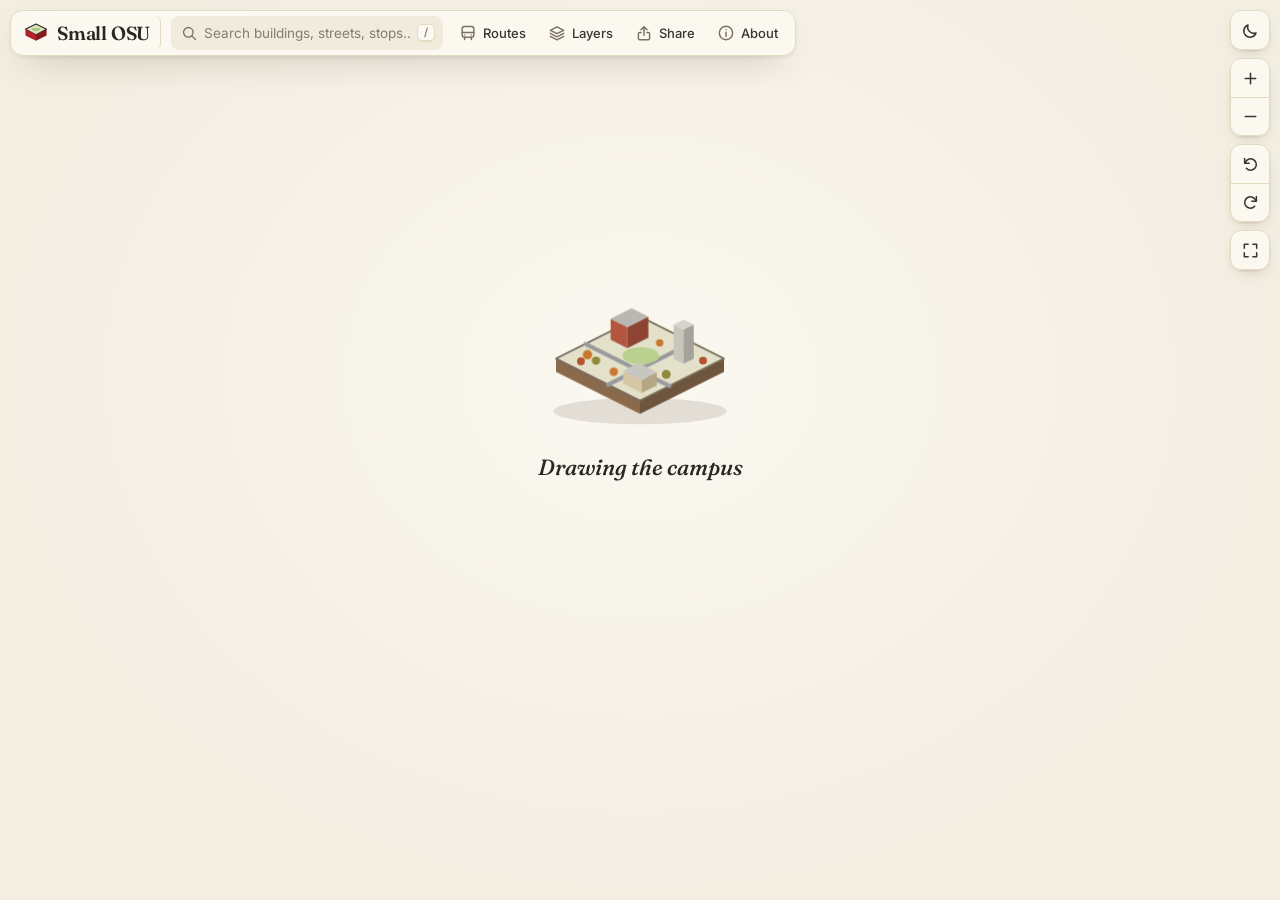
==== osu-map/index.html @ cc0e3462 "Publish the live Ohio State campus map at /osu-map/" ====
<!doctype html>
<html lang="en">
<head>
<meta charset="utf-8">
<meta name="viewport" content="width=device-width, initial-scale=1, viewport-fit=cover">
<title>Small OSU: a live, illustrated map of Ohio State's campus</title>
<meta name="description" content="An illustrated, isometric map of the Ohio State campus you can drag and zoom through, with live CABS buses, simulated traffic and the real sky. Unofficial.">
<meta name="theme-color" content="#f3eee2">
<link rel="icon" href="data:image/svg+xml,%3Csvg xmlns='http://www.w3.org/2000/svg' viewBox='0 0 32 32'%3E%3Cpath d='M16 5 29 11.5 16 18 3 11.5z' fill='%23dfe3bf' stroke='%232a2622' stroke-width='1.4' stroke-linejoin='round'/%3E%3Cpath d='M3 11.5 16 18v7.5L3 19z' fill='%23b3202a'/%3E%3Cpath d='M16 18 29 11.5V19l-13 6.5z' fill='%23861820'/%3E%3C/svg%3E">
<link rel="preconnect" href="https://fonts.googleapis.com">
<link rel="preconnect" href="https://fonts.gstatic.com" crossorigin>
<link rel="stylesheet" href="https://fonts.googleapis.com/css2?family=Fraunces:ital,opsz,wght@0,9..144,400..700;1,9..144,400..600&family=Inter:wght@400;500;600&display=swap">
<link rel="stylesheet" href="css/app.css">
</head>
<body>
<script>
  // The panel theme before anything paints (ui.js keeps it in sync afterwards), so a dark-theme reader never sees a flash.
  try { document.body.dataset.ui = localStorage.getItem("smallosu.ui") || (matchMedia("(prefers-color-scheme: dark)").matches ? "dark" : "light"); } catch (e) { document.body.dataset.ui = "light"; }
</script>

<svg width="0" height="0" style="position:absolute" aria-hidden="true" focusable="false">
  <defs>
    <symbol id="i-search" viewBox="0 0 20 20"><circle cx="8.6" cy="8.6" r="5.6"/><path d="M12.8 12.8 17 17"/></symbol>
    <symbol id="i-bus" viewBox="0 0 20 20"><rect x="3.5" y="2.8" width="13" height="12" rx="2.6"/><path d="M3.5 9.4h13M6.2 17.2v-2.4M13.8 17.2v-2.4M6.4 12.1h.01M13.6 12.1h.01"/></symbol>
    <symbol id="i-layers" viewBox="0 0 20 20"><path d="M10 3.2 17.4 7 10 10.8 2.6 7z"/><path d="M2.6 10.4 10 14.2l7.4-3.8M2.6 13.8 10 17.6l7.4-3.8"/></symbol>
    <symbol id="i-share" viewBox="0 0 20 20"><path d="M10 12.6V3.2M6.6 6.4 10 3l3.4 3.4M6.8 9.4H5.2a1.4 1.4 0 0 0-1.4 1.4v5.4A1.4 1.4 0 0 0 5.2 17.6h9.6a1.4 1.4 0 0 0 1.4-1.4v-5.4a1.4 1.4 0 0 0-1.4-1.4h-1.6"/></symbol>
    <symbol id="i-about" viewBox="0 0 20 20"><circle cx="10" cy="10" r="7.4"/><path d="M10 9.2v4.6M10 6.4h.01"/></symbol>
    <symbol id="i-sun" viewBox="0 0 20 20"><circle cx="10" cy="10" r="3.4"/><path d="M10 2.6v1.6M10 15.8v1.6M2.6 10h1.6M15.8 10h1.6M4.8 4.8l1.1 1.1M14.1 14.1l1.1 1.1M4.8 15.2l1.1-1.1M14.1 5.9l1.1-1.1"/></symbol>
    <symbol id="i-moon" viewBox="0 0 20 20"><path d="M15.8 12.6A6.6 6.6 0 0 1 7.4 4.2a6.6 6.6 0 1 0 8.4 8.4z"/></symbol>
    <symbol id="i-plus" viewBox="0 0 20 20"><path d="M10 4.5v11M4.5 10h11"/></symbol>
    <symbol id="i-minus" viewBox="0 0 20 20"><path d="M4.5 10h11"/></symbol>
    <symbol id="i-rot-l" viewBox="0 0 20 20"><path d="M4.4 8.2A6 6 0 1 1 5.6 14"/><path d="M3.8 3.8v4.8h4.8"/></symbol>
    <symbol id="i-rot-r" viewBox="0 0 20 20"><path d="M15.6 8.2A6 6 0 1 0 14.4 14"/><path d="M16.2 3.8v4.8h-4.8"/></symbol>
    <symbol id="i-fs" viewBox="0 0 20 20"><path d="M3.5 7.5v-4h4M12.5 3.5h4v4M16.5 12.5v4h-4M7.5 16.5h-4v-4"/></symbol>
    <symbol id="i-fs-exit" viewBox="0 0 20 20"><path d="M7.5 3.5v4h-4M16.5 7.5h-4v-4M12.5 16.5v-4h4M3.5 12.5h4v4"/></symbol>
    <symbol id="i-close" viewBox="0 0 20 20"><path d="M5.5 5.5l9 9M14.5 5.5l-9 9"/></symbol>
    <symbol id="i-building" viewBox="0 0 20 20"><path d="M10 2.8 16.4 6.2v7.6L10 17.2 3.6 13.8V6.2z"/><path d="M3.6 6.2 10 9.6l6.4-3.4M10 9.6v7.6"/></symbol>
    <symbol id="i-street" viewBox="0 0 20 20"><path d="M6.5 3 3.5 17M13.5 3l3 14M10 3.5v2.2M10 8.9v2.2M10 14.3v2.2"/></symbol>
    <symbol id="i-place" viewBox="0 0 20 20"><path d="M10 17.4s-5.2-5-5.2-8.6a5.2 5.2 0 0 1 10.4 0c0 3.6-5.2 8.6-5.2 8.6z"/><circle cx="10" cy="8.8" r="1.8"/></symbol>
    <symbol id="i-park" viewBox="0 0 20 20"><path d="M10 17.5v-5M10 12.5c-3.4 0-5.4-1.9-5.4-4.4C4.6 5.1 7 3 10 3s5.4 2.1 5.4 5.1c0 2.5-2 4.4-5.4 4.4z"/><path d="M6.5 17.5h7"/></symbol>
    <symbol id="i-stop" viewBox="0 0 20 20"><path d="M10 9.8v7.6M7.4 17.4h5.2"/><rect x="5.4" y="2.6" width="9.2" height="7.2" rx="2"/><path d="M8 6.2h4"/></symbol>
    <symbol id="i-walk" viewBox="0 0 20 20"><circle cx="11" cy="3.6" r="1.5"/><path d="M8.2 17.2l2.1-5.2 2.4 2.4v2.8M10.3 12l.8-4.6-2.9 1.4-1 2.7M11.1 7.4l1.6 2.5 2.3.6"/></symbol>
    <symbol id="i-link" viewBox="0 0 20 20"><path d="M8.6 11.4a3.2 3.2 0 0 0 4.5 0l2.6-2.6a3.2 3.2 0 0 0-4.5-4.5l-1 1M11.4 8.6a3.2 3.2 0 0 0-4.5 0l-2.6 2.6a3.2 3.2 0 0 0 4.5 4.5l1-1"/></symbol>
    <symbol id="i-mark" viewBox="0 0 32 32"><path style="fill:var(--mk-top,#dfe3bf);stroke:var(--mk-edge,#2a2622)" stroke-width="1.3" stroke-linejoin="round" d="M16 5 29 11.5 16 18 3 11.5z"/><path style="fill:var(--mk-l,#b3202a)" d="M3 11.5 16 18v7.5L3 19z"/><path style="fill:var(--mk-r,#861820)" d="M16 18 29 11.5V19l-13 6.5z"/><path style="fill:var(--mk-oval,#a9c77f)" d="M16 9.4c3.1 0 5.4 1 5.4 2.1s-2.3 2.2-5.4 2.2-5.4-1-5.4-2.2 2.3-2.1 5.4-2.1z"/></symbol>
  </defs>
</svg>

<canvas id="map" aria-label="Illustrated map of the Ohio State campus. Drag to move, scroll or pinch to zoom, Q and E to turn."></canvas>

<header class="bar" id="bar">
  <a class="brand" href="./" aria-label="Small OSU: back to the Oval" title="Back to the Oval">
    <svg class="brand-mark" aria-hidden="true"><use href="#i-mark"/></svg>
    <span class="brand-name">Small OSU</span>
  </a>
  <nav class="tools" aria-label="Map tools">
    <div class="tool tool-search">
      <div class="search" role="search">
        <svg class="ico search-ico" aria-hidden="true"><use href="#i-search"/></svg>
        <input id="search-q" type="text" inputmode="search" enterkeyhint="go" placeholder="Search buildings, streets, stops…" autocomplete="off" autocapitalize="off" spellcheck="false" role="combobox" aria-expanded="false" aria-controls="search-results" aria-autocomplete="list" aria-label="Search the map">
        <kbd class="search-kbd" aria-hidden="true">/</kbd>
        <button class="search-cancel" type="button">Cancel</button>
      </div>
      <button class="tool-btn search-open" type="button" id="btn-search" aria-label="Search" title="Search (/)"><svg class="ico" aria-hidden="true"><use href="#i-search"/></svg><span class="tool-label">Search</span></button>
      <div class="panel search-panel" id="search-panel" hidden>
        <ul id="search-results" class="results" role="listbox" aria-label="Search results"></ul>
      </div>
    </div>
    <div class="tool">
      <button class="tool-btn" type="button" id="btn-routes" aria-label="Bus routes" aria-expanded="false" aria-controls="panel-routes" title="Bus routes"><svg class="ico" aria-hidden="true"><use href="#i-bus"/></svg><span class="tool-label">Routes</span><span class="badge" id="routes-badge" hidden></span></button>
      <div class="panel" id="panel-routes" role="dialog" aria-label="Bus routes" hidden></div>
    </div>
    <div class="tool">
      <button class="tool-btn" type="button" id="btn-layers" aria-label="Map layers" aria-expanded="false" aria-controls="panel-layers" title="Layers"><svg class="ico" aria-hidden="true"><use href="#i-layers"/></svg><span class="tool-label">Layers</span></button>
      <div class="panel" id="panel-layers" role="dialog" aria-label="Map layers" hidden>
        <div class="panel-head"><h2>Layers</h2><p>What to draw on the map</p></div>
        <div class="layer-groups" id="layer-groups"><p class="panel-empty">Layers appear here as the map wakes up.</p></div>
      </div>
    </div>
    <div class="tool">
      <button class="tool-btn" type="button" id="btn-share" aria-label="Copy a link to this view" title="Copy a link to this view"><svg class="ico" aria-hidden="true"><use href="#i-share"/></svg><span class="tool-label">Share</span></button>
    </div>
    <div class="tool">
      <a class="tool-btn" id="btn-about" href="about.html" aria-label="About this map" title="About"><svg class="ico" aria-hidden="true"><use href="#i-about"/></svg><span class="tool-label">About</span></a>
    </div>
  </nav>
</header>

<div class="map-btns" id="map-btns" role="toolbar" aria-label="View" aria-orientation="vertical">
  <div class="btn-group">
    <button class="sq" type="button" id="btn-theme" aria-label="Dark panels" aria-pressed="false" data-tip="Dark panels"><svg class="ico i-moon" aria-hidden="true"><use href="#i-moon"/></svg><svg class="ico i-sun" aria-hidden="true"><use href="#i-sun"/></svg></button>
  </div>
  <div class="btn-group">
    <button class="sq" type="button" id="btn-zoom-in" aria-label="Zoom in" data-tip="Zoom in (+)"><svg class="ico" aria-hidden="true"><use href="#i-plus"/></svg></button>
    <button class="sq" type="button" id="btn-zoom-out" aria-label="Zoom out" data-tip="Zoom out (−)"><svg class="ico" aria-hidden="true"><use href="#i-minus"/></svg></button>
  </div>
  <div class="btn-group">
    <button class="sq" type="button" id="btn-rot-l" aria-label="Turn the map left" data-tip="Turn left (Q)"><svg class="ico" aria-hidden="true"><use href="#i-rot-l"/></svg></button>
    <button class="sq" type="button" id="btn-rot-r" aria-label="Turn the map right" data-tip="Turn right (E)"><svg class="ico" aria-hidden="true"><use href="#i-rot-r"/></svg></button>
  </div>
  <div class="btn-group" id="fs-group">
    <button class="sq" type="button" id="btn-fs" aria-label="Full screen" aria-pressed="false" data-tip="Full screen"><svg class="ico i-fs" aria-hidden="true"><use href="#i-fs"/></svg><svg class="ico i-fs-exit" aria-hidden="true"><use href="#i-fs-exit"/></svg></button>
  </div>
</div>

<div id="cards" class="cards" aria-label="Details"></div>
<div id="status" class="status" aria-live="off"></div>
<footer class="credits" id="credits">
  <span class="cr-full">© <a href="https://www.openstreetmap.org/copyright" target="_blank" rel="noopener">OpenStreetMap</a> contributors · Bus data: <a href="https://ttm.osu.edu/cabs" target="_blank" rel="noopener">Ohio State CABS</a> · Weather: <a href="https://open-meteo.com/" target="_blank" rel="noopener">Open-Meteo</a> · <a href="about.html">Unofficial</a></span>
  <span class="cr-short">© <a href="https://www.openstreetmap.org/copyright" target="_blank" rel="noopener">OpenStreetMap</a> · <a href="about.html">Unofficial</a></span>
</footer>
<div id="toasts" class="toasts" role="status" aria-live="polite"></div>
<canvas id="rot-fade" class="rot-fade" aria-hidden="true"></canvas>
<div id="ui-root"></div>

<div id="loading" role="status" aria-live="polite">
  <div class="ld">
    <svg class="ld-art" viewBox="0 0 160 112" aria-hidden="true">
      <ellipse class="ld-shadow" cx="80" cy="90" rx="66" ry="10"/>
      <path class="ld-side-l" d="M16 50 80 82v10L16 60z"/>
      <path class="ld-side-r" d="M80 82 144 50v10L80 92z"/>
      <path class="ld-top" d="M80 18 144 50 80 82 16 50z"/>
      <path class="ld-road" d="M55.7 69.8 119.7 37.8M38.4 38.8 102.4 70.8"/>
      <ellipse class="ld-oval" cx="80.6" cy="47.8" rx="14" ry="6.6"/>
      <g class="ld-b ld-b1"><path class="f-l" d="M57.6 35.6 70.4 42v-16l-12.8-6.4z"/><path class="f-r" d="M70.4 42 86.4 34V18l-16 8z"/><path class="f-t" d="M57.6 19.6 73.6 11.6 86.4 18 70.4 26z"/></g>
      <g class="ld-b ld-b2"><path class="f-l" d="M67.2 69.2 81.28 76.24v-10L67.2 59.2z"/><path class="f-r" d="M81.28 76.24 92.8 70.48v-10l-11.52 5.76z"/><path class="f-t" d="M67.2 59.2 78.72 53.44 92.8 60.48 81.28 66.24z"/></g>
      <g class="ld-b ld-b3"><path class="f-l" d="M105.6 50 113.28 53.84v-26L105.6 24z"/><path class="f-r" d="M113.28 53.84 120.96 50V24l-7.68 3.84z"/><path class="f-t" d="M105.6 24 113.28 20.16 120.96 24 113.28 27.84z"/></g>
      <g class="ld-trees"><circle cx="40" cy="47" r="3.6"/><circle cx="46.5" cy="51.5" r="3.2"/><circle cx="35" cy="52" r="3"/><circle cx="100" cy="62" r="3.4"/><circle cx="60" cy="60" r="3.2"/><circle cx="128" cy="51.5" r="3"/><circle cx="95" cy="38" r="2.8"/></g>
      <g class="ld-bus-path"><rect class="ld-bus" x="-4.6" y="-2.3" width="9.2" height="4.6" rx="1.4"/></g>
    </svg>
    <p class="ld-title">Drawing the campus</p>
    <p class="ld-words" aria-hidden="true"><span>Laying out the streets</span><span>Raising thirteen thousand buildings</span><span>Planting the trees on the Oval</span><span>Checking the sky over Columbus</span><span>Looking for buses</span></p>
    <p class="ld-slow">Still drawing — a big campus takes a moment on a small computer.</p>
    <p class="ld-err" hidden>The map couldn't load. <button type="button" onclick="location.reload()">Try again</button></p>
  </div>
</div>
<script>
  // If the engine itself fails to start there is no app to report it, so say so here rather than draw forever.
  (function () {
    var shown = false;
    function fail() { if (shown || window.app) return; shown = true; var l = document.getElementById("loading"); if (!l) return; l.classList.add("failed"); l.querySelector(".ld-err").hidden = false; }
    window.addEventListener("error", function (e) { if (e && e.target === window) setTimeout(fail, 50); });
    window.addEventListener("unhandledrejection", function () { setTimeout(fail, 50); });
    setTimeout(function () { if (!document.body.classList.contains("ready")) document.getElementById("loading").classList.add("slow"); }, 20000);
  })();
</script>
<noscript><p class="noscript">Small OSU needs JavaScript to draw the map.</p></noscript>
<script type="module" src="js/main.js"></script>
</body>
</html>
---- osu-map/css/app.css ----
/* Base layout. The UI (ui.js) adds its own rules below this section. */
:root { --bg: #efe9db; --ink: #2a2622; }
html, body { margin: 0; height: 100%; overflow: hidden; background: var(--bg); color: var(--ink); -webkit-tap-highlight-color: transparent; }
#map { position: fixed; inset: 0; width: 100%; height: 100%; display: block; cursor: grab; }
#map.dragging { cursor: grabbing; }
#loading { position: fixed; inset: 0; display: grid; place-items: center; pointer-events: none; font: 500 15px/1.4 system-ui, sans-serif; color: #6f675c; transition: opacity .6s; }
body.ready #loading { opacity: 0; }
.noscript { position: fixed; inset: 0; display: grid; place-items: center; font: 16px system-ui, sans-serif; }

/* ================================================================================================================
   The interface (ui.js): paper and ink, one scarlet accent. Everything below is owned by the UI module.
   ================================================================================================================ */
:root {
  --paper: #f3eee2; --card: #fbf8f1; --line: #e3dac2; --ink: #2a2622; --text: #3a352e; --mute: #7a7064;
  --scarlet: #b3202a; --scarlet-deep: #861820; --gray: #6d6e71;
  --glass: rgba(251, 248, 241, .95); --glass-soft: rgba(251, 248, 241, .82);
  --hover: rgba(58, 45, 30, .065); --hover-strong: rgba(179, 32, 42, .08); --well: #f1ebdd;
  --shadow: 0 1px 0 rgba(255, 255, 255, .7) inset, 0 14px 34px -18px rgba(70, 45, 25, .5), 0 2px 6px -3px rgba(70, 45, 25, .22);
  --shadow-sm: 0 6px 16px -10px rgba(70, 45, 25, .5), 0 1px 3px -1px rgba(70, 45, 25, .2);
  --serif: "Fraunces", Georgia, "Times New Roman", serif;
  --sans: "Inter", system-ui, -apple-system, "Segoe UI", Roboto, sans-serif;
  --top: env(safe-area-inset-top, 0px); --bottom: env(safe-area-inset-bottom, 0px);
  --bar-h: 46px; --edge: 10px;
}
body[data-ui="dark"] {
  --paper: #1c1a17; --card: #262320; --line: #3b352d; --ink: #f2ecdf; --text: #dcd4c4; --mute: #a3998a;
  --scarlet: #e0545c; --scarlet-deep: #b3202a; --gray: #9b9c9f;
  --glass: rgba(38, 35, 32, .95); --glass-soft: rgba(38, 35, 32, .84);
  --hover: rgba(255, 240, 220, .07); --hover-strong: rgba(224, 84, 92, .14); --well: #2f2b26;
  --shadow: 0 1px 0 rgba(255, 255, 255, .04) inset, 0 16px 36px -16px rgba(0, 0, 0, .7), 0 2px 6px -3px rgba(0, 0, 0, .5);
  --shadow-sm: 0 6px 16px -10px rgba(0, 0, 0, .7), 0 1px 3px -1px rgba(0, 0, 0, .4);
  color-scheme: dark;
}
body { font-family: var(--sans); color: var(--text); }
.ico { width: 20px; height: 20px; flex: none; fill: none; stroke: currentColor; stroke-width: 1.6; stroke-linecap: round; stroke-linejoin: round; }
button, input, a { font: inherit; color: inherit; }
button { cursor: pointer; }
:where(button, a, input, [tabindex]):focus-visible { outline: 2px solid var(--scarlet); outline-offset: 2px; border-radius: 8px; }
.vh { position: absolute !important; width: 1px; height: 1px; overflow: hidden; clip-path: inset(50%); white-space: nowrap; }
#ui-root { display: contents; }
[hidden] { display: none !important; }

/* ---------------------------------------------------------------- the bar */
.bar {
  position: fixed; z-index: 20; top: calc(var(--edge) + var(--top)); left: var(--edge);
  height: var(--bar-h); box-sizing: border-box; display: flex; align-items: center; gap: 6px; padding: 0 7px 0 10px;
  background: var(--glass); border: 1px solid var(--line); border-radius: 13px; box-shadow: var(--shadow);
  max-width: calc(100vw - 2 * var(--edge) - 56px);
}
.brand { display: flex; align-items: center; gap: 8px; text-decoration: none; color: var(--ink); padding: 4px 10px 4px 2px; margin-right: 2px; border-right: 1px solid var(--line); white-space: nowrap; border-radius: 6px; }
.brand-mark { width: 26px; height: 26px; flex: none; }
/* the mark is drawn through <use>, so it is coloured by inherited custom properties */
.brand-mark { --mk-top: #dfe3bf; --mk-edge: var(--ink); --mk-l: #b3202a; --mk-r: #861820; --mk-oval: #a9c77f; }
body[data-ui="dark"] .brand-mark { --mk-top: #c9cfa3; --mk-edge: #11100e; --mk-l: #d23a43; --mk-r: #9b1c25; }
.brand-name { font: 600 19px/1 var(--serif); font-variation-settings: "opsz" 40; letter-spacing: -.01em; }
.tools { display: flex; align-items: center; gap: 2px; min-width: 0; }
.tool { position: relative; display: flex; }
.tool-btn {
  position: relative; display: inline-flex; align-items: center; gap: 6px; height: 32px; padding: 0 10px; border: 0; border-radius: 8px;
  background: none; color: var(--text); font: 500 13px/1 var(--sans); text-decoration: none; white-space: nowrap; transition: background .15s, color .15s;
}
.tool-btn .ico { width: 18px; height: 18px; color: var(--mute); transition: color .15s; }
.tool-btn:hover { background: var(--hover); color: var(--ink); }
.tool-btn:hover .ico, .tool-btn[aria-expanded="true"] .ico { color: var(--scarlet); }
.tool-btn[aria-expanded="true"] { background: var(--hover-strong); color: var(--ink); }
.badge { min-width: 16px; height: 16px; padding: 0 4px; box-sizing: border-box; border-radius: 8px; background: var(--scarlet); color: #fff; font: 600 10px/16px var(--sans); text-align: center; font-variant-numeric: tabular-nums; }
body:not(.ui-on) .tools, body:not(.ui-on) .map-btns { opacity: .45; pointer-events: none; }
.search-open { display: none; }

/* search field */
.search { position: relative; display: flex; align-items: center; width: 270px; height: 32px; margin: 0 4px 0 2px; border-radius: 8px; background: var(--well); border: 1px solid transparent; transition: border-color .15s, background .15s, box-shadow .15s; }
.search:hover { border-color: var(--line); }
.search:focus-within { background: var(--card); border-color: var(--scarlet); box-shadow: 0 0 0 3px var(--hover-strong); }
.search-ico { position: absolute; left: 9px; width: 17px; height: 17px; color: var(--mute); pointer-events: none; }
#search-q { flex: 1; min-width: 0; height: 100%; box-sizing: border-box; border: 0; background: none; padding: 0 30px 0 32px; font: 400 13.5px/1 var(--sans); color: var(--ink); outline: none; }
#search-q::placeholder { color: var(--mute); opacity: .9; }
.search-kbd { position: absolute; right: 7px; min-width: 18px; height: 18px; box-sizing: border-box; border: 1px solid var(--line); border-bottom-width: 2px; border-radius: 5px; font: 500 11px/15px var(--sans); color: var(--mute); text-align: center; background: var(--card); }
.search:focus-within .search-kbd { display: none; }
.search-cancel { display: none; }

/* ---------------------------------------------------------------- panels (drop down from the bar) */
.panel {
  position: fixed; z-index: 30; top: calc(var(--edge) + var(--top) + var(--bar-h) + 8px); left: var(--edge);
  width: 330px; max-width: calc(100vw - 2 * var(--edge)); max-height: calc(100vh - var(--bar-h) - 3 * var(--edge) - 40px - var(--top));
  overflow: auto; overscroll-behavior: contain; box-sizing: border-box; padding: 6px;
  background: var(--card); border: 1px solid var(--line); border-radius: 13px; box-shadow: var(--shadow); color: var(--text);
  animation: drop-in .16s ease-out;
}
.panel[hidden] { display: none; }
@keyframes drop-in { from { opacity: 0; transform: translateY(-6px); } }
.panel-head { padding: 9px 10px 6px; display: flex; align-items: baseline; gap: 8px; flex-wrap: wrap; }
.panel-head h2 { margin: 0; font: 600 17px/1.2 var(--serif); color: var(--ink); }
.panel-head p { margin: 0; font-size: 12px; color: var(--mute); }
.panel-empty { margin: 6px 10px 12px; font-size: 13px; color: var(--mute); line-height: 1.5; }
.panel-foot { margin: 4px 10px 8px; padding-top: 8px; border-top: 1px solid var(--line); font-size: 11.5px; line-height: 1.45; color: var(--mute); }
.panel-foot a { color: inherit; }

/* search results */
.search-panel { width: 380px; padding: 6px; }
.results { list-style: none; margin: 0; padding: 0; }
.res { display: flex; align-items: center; gap: 10px; padding: 7px 8px; border-radius: 9px; cursor: pointer; }
.res[aria-selected="true"] { background: var(--hover-strong); }
.res:hover:not([aria-selected="true"]) { background: var(--hover); }
.res-ico { width: 30px; height: 30px; flex: none; display: grid; place-items: center; border-radius: 8px; background: var(--well); color: var(--mute); }
.res-ico .ico { width: 17px; height: 17px; }
.res[aria-selected="true"] .res-ico { color: var(--scarlet); background: var(--card); }
.res-ico.tinted, .res[aria-selected="true"] .res-ico.tinted { background: var(--c); color: var(--fg, #fff); }
.res-text { min-width: 0; flex: 1; }
.res-label { display: block; font: 500 13.5px/1.3 var(--sans); color: var(--ink); overflow: hidden; text-overflow: ellipsis; white-space: nowrap; }
.res-label mark { background: none; color: var(--scarlet); font-weight: 650; }
.res-sub { display: block; font-size: 12px; line-height: 1.35; color: var(--mute); overflow: hidden; text-overflow: ellipsis; white-space: nowrap; }
.res-kind { flex: none; font: 500 10.5px/1 var(--sans); letter-spacing: .05em; text-transform: uppercase; color: var(--mute); opacity: .8; }
.res-hint { padding: 8px 10px 4px; font-size: 12px; color: var(--mute); }
.res-try { display: flex; flex-wrap: wrap; gap: 6px; padding: 4px 8px 10px; }
.chip-btn { border: 1px solid var(--line); background: var(--card); color: var(--text); border-radius: 999px; padding: 5px 10px; font: 500 12.5px/1 var(--sans); }
.chip-btn:hover { border-color: var(--scarlet); color: var(--ink); }

/* layers */
.lg h3 { margin: 10px 10px 3px; font: 600 10.5px/1 var(--sans); letter-spacing: .09em; text-transform: uppercase; color: var(--mute); }
.tg { display: grid; grid-template-columns: auto 1fr auto; align-items: center; gap: 10px; padding: 7px 10px; border-radius: 9px; cursor: pointer; font-size: 13.5px; color: var(--ink); }
.tg:hover { background: var(--hover); }
.tg input { position: absolute; opacity: 0; width: 1px; height: 1px; pointer-events: none; }
.tg-sw { position: relative; width: 30px; height: 18px; border-radius: 9px; background: var(--line); transition: background .18s; }
.tg-sw::after { content: ""; position: absolute; top: 2px; left: 2px; width: 14px; height: 14px; border-radius: 50%; background: #fff; box-shadow: 0 1px 2px rgba(0, 0, 0, .25); transition: transform .18s; }
.tg input:checked + .tg-sw { background: var(--scarlet); }
.tg input:checked + .tg-sw::after { transform: translateX(12px); }
.tg input:focus-visible + .tg-sw { outline: 2px solid var(--scarlet); outline-offset: 2px; }
.tg-count { font: 500 12px/1 var(--sans); color: var(--mute); font-variant-numeric: tabular-nums; }
.tg input:not(:checked) ~ .tg-label { color: var(--mute); }

/* routes */
.rt-list { list-style: none; margin: 0; padding: 0; }
.rt { width: 100%; display: grid; grid-template-columns: auto 1fr auto; align-items: center; gap: 10px; padding: 7px 8px; border: 0; border-radius: 9px; background: none; text-align: left; }
.rt:hover { background: var(--hover); }
.rt-code { min-width: 38px; height: 22px; padding: 0 6px; box-sizing: border-box; border-radius: 6px; display: grid; place-items: center; background: var(--c, var(--gray)); color: var(--fg, #fff); font: 650 11px/1 var(--sans); letter-spacing: .03em; }
.rt-name { font-size: 13.5px; color: var(--ink); line-height: 1.3; }
.rt-n { display: flex; align-items: center; gap: 6px; font: 500 12px/1 var(--sans); color: var(--mute); font-variant-numeric: tabular-nums; white-space: nowrap; }
.rt-n .dot { width: 7px; height: 7px; border-radius: 50%; background: var(--c); box-shadow: 0 0 0 0 var(--c); animation: live 2.2s ease-out infinite; }
.rt.idle .rt-name, .rt.idle .rt-code { opacity: .55; }
@keyframes live { 0% { box-shadow: 0 0 0 0 color-mix(in srgb, var(--c) 55%, transparent); } 70%, 100% { box-shadow: 0 0 0 6px transparent; } }
.live-tag { display: inline-flex; align-items: center; gap: 5px; font: 600 10.5px/1 var(--sans); letter-spacing: .08em; text-transform: uppercase; color: var(--scarlet); }
.live-tag::before { content: ""; width: 6px; height: 6px; border-radius: 50%; background: currentColor; animation: blink 2s ease-in-out infinite; }
.live-tag.off { color: var(--mute); } .live-tag.off::before { animation: none; }
@keyframes blink { 50% { opacity: .25; } }

/* ---------------------------------------------------------------- the map buttons (right edge) */
.map-btns { position: fixed; z-index: 19; top: calc(var(--edge) + var(--top)); right: var(--edge); display: flex; flex-direction: column; gap: 8px; }
.btn-group { display: flex; flex-direction: column; background: var(--glass); border: 1px solid var(--line); border-radius: 11px; box-shadow: var(--shadow-sm); }
.sq { position: relative; width: 38px; height: 38px; display: grid; place-items: center; border: 0; background: none; color: var(--text); border-radius: 10px; transition: background .15s, color .15s; }
.sq + .sq { border-top: 1px solid var(--line); border-radius: 0 0 10px 10px; }
.sq:has(+ .sq) { border-radius: 10px 10px 0 0; }
.sq:hover { background: var(--hover); color: var(--scarlet); }
.sq:active { background: var(--hover-strong); }
.sq[aria-disabled="true"] { color: var(--mute); opacity: .45; cursor: default; background: none; }
.sq .ico { width: 19px; height: 19px; }
#btn-theme .i-sun, body[data-ui="dark"] #btn-theme .i-moon { display: none; }
body[data-ui="dark"] #btn-theme .i-sun { display: block; }
#btn-fs .i-fs-exit, #btn-fs[aria-pressed="true"] .i-fs { display: none; }
#btn-fs[aria-pressed="true"] .i-fs-exit { display: block; }
@media (hover: hover) {
  .sq[data-tip]:hover::after {
    content: attr(data-tip); position: absolute; right: calc(100% + 10px); top: 50%; transform: translateY(-50%); pointer-events: none;
    padding: 5px 9px; border-radius: 7px; background: var(--ink); color: var(--paper); font: 500 12px/1.2 var(--sans); white-space: nowrap;
    box-shadow: var(--shadow-sm); animation: tip-in .12s ease-out .35s both;
  }
}
@keyframes tip-in { from { opacity: 0; transform: translate(4px, -50%); } }

/* ---------------------------------------------------------------- cards */
.cards {
  position: fixed; z-index: 12; top: calc(var(--edge) + var(--top) + var(--bar-h) + 10px); left: var(--edge); width: 340px;
  max-height: calc(100% - var(--bar-h) - var(--top) - 76px - var(--bottom)); display: flex; flex-direction: column; gap: 10px; pointer-events: none;
}
.card {
  pointer-events: auto; position: relative; flex: 0 1 auto; min-height: 96px; display: flex; flex-direction: column; overflow: hidden;
  background: var(--card); border: 1px solid var(--line); border-radius: 13px; box-shadow: var(--shadow); color: var(--text);
  animation: card-in .2s cubic-bezier(.2, .8, .3, 1);
}
.card + .card { flex-shrink: 2; }
.card.has-color::before { content: ""; position: absolute; inset: 0 0 auto; height: 3px; background: var(--card-c); }
@keyframes card-in { from { opacity: 0; transform: translateY(-8px) scale(.985); } }
.card.closing { opacity: 0; transform: translateY(-6px); transition: opacity .14s, transform .14s; pointer-events: none; }
.card-grip { display: none; }
.card-head { display: flex; align-items: flex-start; gap: 10px; padding: 13px 10px 4px 15px; }
.card-chip { flex: none; width: 12px; height: 12px; margin-top: 6px; border-radius: 4px; background: var(--card-c); box-shadow: 0 0 0 2px var(--card), 0 0 0 3px color-mix(in srgb, var(--card-c) 40%, transparent); }
.card-chip[hidden] { display: none; }
.card-titles { flex: 1; min-width: 0; }
.card-title { margin: 0; font: 600 19px/1.22 var(--serif); font-variation-settings: "opsz" 30; color: var(--ink); text-wrap: balance; overflow-wrap: anywhere; }
.card-sub { margin: 3px 0 0; font-size: 12.5px; line-height: 1.4; color: var(--mute); }
.card-sub:empty { display: none; }
.card-x { flex: none; width: 30px; height: 30px; margin: -3px 0 0; display: grid; place-items: center; border: 0; border-radius: 8px; background: none; color: var(--mute); }
.card-x:hover { background: var(--hover); color: var(--ink); }
.card-x .ico { width: 17px; height: 17px; }
.card-body { padding: 6px 15px 14px; overflow: auto; overscroll-behavior: contain; min-height: 0; font-size: 13.5px; line-height: 1.5; }
.card-body > :first-child { margin-top: 0; } .card-body > :last-child { margin-bottom: 0; }

/* the UI's own card content (building, place, street) */
.ui-stats { display: flex; gap: 6px; margin: 4px 0 10px; }
.ui-stat { flex: 1; min-width: 0; padding: 8px 10px 7px; border-radius: 9px; background: var(--well); }
.ui-stat b { display: block; font: 600 19px/1.1 var(--serif); font-variation-settings: "opsz" 24; color: var(--ink); font-variant-numeric: lining-nums; }
.ui-stat span { display: block; margin-top: 2px; font-size: 11px; color: var(--mute); }
.ui-line { display: flex; align-items: flex-start; gap: 7px; margin: 6px 0; color: var(--text); }
.ui-line .ico { width: 16px; height: 16px; margin-top: 2px; color: var(--mute); }
.ui-h { margin: 14px 0 4px; font: 600 10.5px/1 var(--sans); letter-spacing: .09em; text-transform: uppercase; color: var(--mute); }
.ui-stops { list-style: none; margin: 0 -7px; padding: 0; }
.ui-stop { width: 100%; display: grid; grid-template-columns: 1fr auto; align-items: center; gap: 10px; padding: 7px; border: 0; border-radius: 9px; background: none; text-align: left; }
.ui-stop:hover { background: var(--hover); }
.ui-stop-name { display: block; font-size: 13.5px; color: var(--ink); line-height: 1.3; }
.ui-stop-routes { display: flex; flex-wrap: wrap; gap: 3px; margin-top: 3px; }
.ui-rc { min-width: 22px; padding: 2px 5px; box-sizing: border-box; border-radius: 4px; background: var(--c, var(--gray)); color: var(--fg, #fff); font: 650 9.5px/1.25 var(--sans); letter-spacing: .03em; text-align: center; }
.ui-walk { display: flex; align-items: center; gap: 3px; font: 500 12px/1 var(--sans); color: var(--mute); white-space: nowrap; font-variant-numeric: tabular-nums; }
.ui-walk .ico { width: 15px; height: 15px; }
.ui-note { font-size: 12.5px; color: var(--mute); margin: 6px 0; }

/* ---------------------------------------------------------------- status line, credits, toasts */
.status {
  position: fixed; z-index: 8; left: var(--edge); bottom: calc(var(--edge) + var(--bottom)); display: flex; align-items: center;
  max-width: calc(100vw - 2 * var(--edge) - 380px); padding: 0 4px; height: 30px; box-sizing: border-box; overflow: hidden;
  background: var(--glass); border: 1px solid var(--line); border-radius: 999px; box-shadow: var(--shadow-sm);
  font: 500 12.5px/1 var(--sans); color: var(--text); font-variant-numeric: tabular-nums; white-space: nowrap;
}
.status:empty { display: none; }
.st { display: flex; align-items: center; gap: 5px; padding: 0 10px; }
.st + .st { border-left: 1px solid var(--line); }
.st-clock { font-weight: 600; color: var(--ink); }
.st-clock .day { font-weight: 500; color: var(--mute); }
.st-clock.sim { color: var(--scarlet); }
.credits {
  position: fixed; z-index: 8; right: var(--edge); bottom: calc(var(--edge) + var(--bottom)); max-width: 60vw;
  padding: 4px 9px; border-radius: 7px; background: var(--glass-soft); font: 400 11px/1.3 var(--sans); color: var(--mute);
}
.credits a { color: var(--text); text-decoration: none; }
.credits a:hover { color: var(--scarlet); text-decoration: underline; }
.cr-short { display: none; }
.toasts { position: fixed; z-index: 40; left: 50%; bottom: calc(56px + var(--bottom)); transform: translateX(-50%); display: flex; flex-direction: column; align-items: center; gap: 6px; pointer-events: none; }
.toast { display: flex; align-items: center; gap: 8px; padding: 9px 15px; border-radius: 999px; background: var(--ink); color: var(--paper); font: 500 13px/1.2 var(--sans); box-shadow: var(--shadow); animation: toast-in .22s cubic-bezier(.2, .8, .3, 1); max-width: 80vw; }
.toast::before { content: ""; flex: none; width: 7px; height: 7px; border-radius: 50%; background: #e0545c; }
.toast.out { opacity: 0; transform: translateY(6px); transition: opacity .25s, transform .25s; }
@keyframes toast-in { from { opacity: 0; transform: translateY(10px) scale(.96); } }

/* the snapshot that softens a quarter turn of the view */
.rot-fade { position: fixed; inset: 0; width: 100%; height: 100%; z-index: 1; pointer-events: none; display: none; }
.rot-fade.on { display: block; }
.rot-fade.go { transition: opacity .45s ease-out, transform .45s ease-out; opacity: 0; }

/* ---------------------------------------------------------------- loading */
#loading { z-index: 15; background: radial-gradient(ellipse at 50% 42%, var(--card) 0%, var(--paper) 70%); color: var(--mute); }
body.ready #loading { visibility: hidden; transition: opacity .6s, visibility 0s .6s; }
.ld { display: flex; flex-direction: column; align-items: center; text-align: center; padding: 0 24px; transform: translateY(-3vh); }
.ld-art { width: 210px; height: auto; overflow: visible; }
.ld-title { margin: 14px 0 6px; font: italic 500 22px/1.2 var(--serif); color: var(--ink); }
.ld-words { position: relative; height: 18px; width: 300px; margin: 0; font: 400 13px/18px var(--sans); color: var(--mute); }
.ld-words span { position: absolute; inset: 0; opacity: 0; animation: ld-word 12.5s infinite; }
.ld-words span:nth-child(2) { animation-delay: 2.5s; } .ld-words span:nth-child(3) { animation-delay: 5s; }
.ld-words span:nth-child(4) { animation-delay: 7.5s; } .ld-words span:nth-child(5) { animation-delay: 10s; }
@keyframes ld-word { 0% { opacity: 0; transform: translateY(5px); } 3%, 17% { opacity: 1; transform: none; } 20%, 100% { opacity: 0; transform: translateY(-4px); } }
.ld-slow, .ld-err { margin: 14px 0 0; font-size: 12.5px; color: var(--mute); max-width: 300px; }
.ld-slow { opacity: 0; transition: opacity .6s; } #loading.slow .ld-slow { opacity: 1; }
#loading.failed { pointer-events: auto; } #loading.failed .ld-words, #loading.failed .ld-slow { display: none; }
.ld-err button { margin-left: 6px; border: 1px solid var(--line); background: var(--card); border-radius: 999px; padding: 4px 12px; color: var(--ink); }
.ld-shadow { fill: rgba(70, 45, 25, .12); }
.ld-top { fill: #e3e1c9; stroke: #6f6252; stroke-width: 1.2; stroke-linejoin: round; stroke-dasharray: 290; stroke-dashoffset: 290; animation: ld-draw 1s ease-in-out forwards, ld-fill .5s ease-out .5s both; }
.ld-side-l { fill: #8a6a4c; } .ld-side-r { fill: #6f553d; }
.ld-side-l, .ld-side-r, .ld-shadow { animation: ld-fade .4s ease-out .7s both; }
.ld-road { fill: none; stroke: #9a9b9e; stroke-width: 3.2; stroke-linecap: round; stroke-dasharray: 80; stroke-dashoffset: 80; animation: ld-draw .6s ease-out .95s forwards; }
.ld-oval { fill: #b9d08e; transform-box: fill-box; transform-origin: center; animation: ld-pop .4s cubic-bezier(.3, 1.5, .5, 1) 1.2s both; }
.ld-b { transform-box: fill-box; transform-origin: 50% 100%; animation: ld-rise .5s cubic-bezier(.3, 1.4, .5, 1) both; }
.ld-b1 { animation-delay: 1.35s; } .ld-b2 { animation-delay: 1.55s; } .ld-b3 { animation-delay: 1.75s; }
.ld-b1 .f-l { fill: #b3563f; } .ld-b1 .f-r { fill: #8f4333; } .ld-b1 .f-t { fill: #b9b7b2; }
.ld-b2 .f-l { fill: #d6c7a7; } .ld-b2 .f-r { fill: #b5a684; } .ld-b2 .f-t { fill: #c8c6c0; }
.ld-b3 .f-l { fill: #c9c5bd; } .ld-b3 .f-r { fill: #a5a29b; } .ld-b3 .f-t { fill: #d5d3cc; }
.ld-trees circle { fill: #c9772f; transform-box: fill-box; transform-origin: 50% 100%; animation: ld-pop .35s cubic-bezier(.3, 1.6, .5, 1) both; }
.ld-trees circle:nth-child(2n) { fill: #8f8a3c; } .ld-trees circle:nth-child(3n) { fill: #b5532f; }
.ld-trees circle:nth-child(1) { animation-delay: 1.9s; } .ld-trees circle:nth-child(2) { animation-delay: 1.98s; } .ld-trees circle:nth-child(3) { animation-delay: 2.06s; }
.ld-trees circle:nth-child(4) { animation-delay: 2.14s; } .ld-trees circle:nth-child(5) { animation-delay: 2.22s; } .ld-trees circle:nth-child(6) { animation-delay: 2.3s; } .ld-trees circle:nth-child(7) { animation-delay: 2.38s; }
.ld-bus-path { animation: ld-bus 3.6s linear 2.4s infinite both; }
.ld-bus { fill: var(--scarlet); stroke: #fff; stroke-width: .8; transform: rotate(-26.57deg); }
@keyframes ld-draw { to { stroke-dashoffset: 0; } }
@keyframes ld-fill { from { fill-opacity: 0; } }
@keyframes ld-fade { from { opacity: 0; } }
@keyframes ld-pop { from { transform: scale(0); opacity: 0; } }
@keyframes ld-rise { from { transform: scaleY(0); opacity: 0; } }
@keyframes ld-bus { 0% { transform: translate(55.7px, 66.8px); opacity: 0; } 8% { opacity: 1; } 92% { opacity: 1; } 100% { transform: translate(119.7px, 34.8px); opacity: 0; } }

/* ---------------------------------------------------------------- narrower screens: icons only */
@media (max-width: 1060px) {
  .tool-btn .tool-label { display: none; }
  .tool-btn { padding: 0 8px; }
  .tool-btn .badge { position: absolute; top: 1px; right: 0; }
  .search { width: 220px; }
}
@media (max-width: 1060px) and (min-width: 641px) { .status { max-width: calc(100vw - 2 * var(--edge) - 200px); } .cr-full { display: none; } .cr-short { display: inline; } }

/* ---------------------------------------------------------------- phones */
@media (pointer: coarse) { .sq { width: 44px; height: 44px; } .sq .ico { width: 21px; height: 21px; } }
@media (max-width: 640px) {
  :root { --edge: 8px; --bar-h: 50px; }
  .bar { right: var(--edge); max-width: none; padding: 0 4px 0 8px; gap: 2px; justify-content: space-between; }
  .brand { border-right: 0; padding-right: 4px; }
  .brand-mark { width: 24px; height: 24px; }
  .brand-name { font-size: 18px; }
  .tools { gap: 0; }
  .tool-btn { width: 42px; height: 42px; padding: 0; justify-content: center; border-radius: 10px; }
  .tool-btn .ico { width: 21px; height: 21px; color: var(--text); }
  .search-open { display: inline-flex; }
  .tool-search { position: static; }
  .search { display: none; }
  body.searching .search { display: flex; position: absolute; inset: 6px 6px; width: auto; margin: 0; z-index: 2; height: auto; background: var(--card); border-color: var(--scarlet); }
  body.searching #search-q { font-size: 16px; padding-right: 76px; }
  body.searching .search-cancel { display: block; position: absolute; right: 4px; top: 50%; transform: translateY(-50%); border: 0; background: none; color: var(--scarlet); font: 500 14px/1 var(--sans); padding: 8px; }
  body.searching .search-kbd { display: none; }
  .panel { left: var(--edge) !important; right: var(--edge); width: auto; max-height: calc(100% - var(--bar-h) - var(--top) - 2 * var(--edge) - 60px); }
  .search-panel { width: auto; }
  .res { padding: 9px 8px; }
  .map-btns { top: calc(var(--edge) + var(--top) + var(--bar-h) + 10px); gap: 7px; }
  .cards { top: auto; bottom: 0; left: 0; right: 0; width: auto; max-height: none; gap: 0; z-index: 25; }
  .card { display: none; border-radius: 18px 18px 0 0; border-bottom: 0; max-height: 46vh; min-height: 0; padding-bottom: var(--bottom); box-shadow: 0 -10px 30px -12px rgba(60, 40, 20, .35); animation: sheet-in .28s cubic-bezier(.2, .8, .3, 1); transition: max-height .25s cubic-bezier(.2, .8, .3, 1); }
  .card:first-child { display: flex; }
  .card.full { max-height: calc(100% - var(--top) - 24px); }
  .card.dragging { transition: none; }
  .card.closing { transform: translateY(100%); opacity: 1; transition: transform .22s ease-in; }
  .card-grip { display: block; flex: none; width: 100%; height: 16px; padding-top: 7px; box-sizing: border-box; touch-action: none; cursor: grab; }
  .card-grip::before { content: ""; display: block; width: 38px; height: 4px; margin: 0 auto; border-radius: 2px; background: var(--line); }
  .card-head { padding-top: 4px; touch-action: none; }
  .card-x { width: 36px; height: 36px; }
  /* the status takes the full width; the credits sit just above it on the right */
  .status { height: 26px; max-width: calc(100vw - 2 * var(--edge)); font-size: 11.5px; }
  .credits { bottom: calc(var(--edge) + var(--bottom) + 30px); }
  .st { padding: 0 8px; gap: 4px; }
  .st .long, .st-clock .day { display: none; }
  .credits { font-size: 10px; padding: 3px 7px; }
  .cr-full { display: none; } .cr-short { display: inline; }
  .toasts { bottom: auto; top: calc(var(--top) + var(--bar-h) + 2 * var(--edge) + 6px); }
}
@keyframes sheet-in { from { transform: translateY(100%); } }

@media (prefers-reduced-motion: reduce) {
  *, *::before, *::after { animation-duration: .001ms !important; animation-delay: 0s !important; animation-iteration-count: 1 !important; transition-duration: .001ms !important; transition-delay: 0s !important; }
  .ld-words span { display: none; } .ld-words span:first-child { display: block; opacity: 1; }
  .ld-bus-path { display: none; }
}

/* ================================================================================================================
   About page (about.html): the same paper, a readable column.
   ================================================================================================================ */
html.page, html.page body { height: auto; overflow: auto; }
html.page:has(body[data-ui="dark"]) { background: #1c1a17; }
html.page body { background: var(--paper); color: var(--text); font: 400 16px/1.65 var(--sans); }
.page-top { position: sticky; top: 0; z-index: 2; display: flex; align-items: center; justify-content: space-between; gap: 12px; padding: 12px max(18px, calc((100vw - 760px) / 2)); background: var(--glass); border-bottom: 1px solid var(--line); }
.page-top .brand { border-right: 0; }
.back { display: inline-flex; align-items: center; gap: 6px; padding: 8px 14px; border-radius: 999px; background: var(--scarlet); color: #fff; font: 500 14px/1 var(--sans); text-decoration: none; box-shadow: var(--shadow-sm); }
.back:hover { background: var(--scarlet-deep); }
body[data-ui="dark"] .back { color: #1c1a17; } body[data-ui="dark"] .back:hover { color: #fff; }
.about { max-width: 680px; margin: 0 auto; padding: 40px 20px 72px; }
.about .kicker { margin: 0 0 8px; font: 600 11.5px/1 var(--sans); letter-spacing: .1em; text-transform: uppercase; color: var(--scarlet); }
.about h1 { margin: 0 0 14px; font: 600 clamp(32px, 6vw, 46px)/1.1 var(--serif); font-variation-settings: "opsz" 72; letter-spacing: -.004em; color: var(--ink); text-wrap: balance; }
.about h1 em { font-weight: 500; color: var(--scarlet); }
.about .lede { font: 400 19px/1.55 var(--serif); font-variation-settings: "opsz" 18; color: var(--text); margin: 0 0 26px; }
.about h2 { margin: 42px 0 10px; font: 600 23px/1.25 var(--serif); color: var(--ink); }
.about p, .about li { color: var(--text); }
.about a { color: var(--scarlet); text-underline-offset: 2px; }
.about ul { padding-left: 1.2em; } .about li { margin: 6px 0; } .about li::marker { color: var(--scarlet); }
.about .steps { list-style: none; padding: 0; counter-reset: step; }
.about .steps li { position: relative; padding: 2px 0 10px 44px; counter-increment: step; }
.about .steps li::before { content: counter(step); position: absolute; left: 0; top: 2px; width: 28px; height: 28px; border-radius: 50%; display: grid; place-items: center; background: var(--card); border: 1px solid var(--line); font: 600 14px/1 var(--serif); color: var(--scarlet); }
.about .steps b { color: var(--ink); }
.about .note { margin: 28px 0; padding: 16px 18px; border-radius: 12px; background: var(--card); border: 1px solid var(--line); border-left: 4px solid var(--scarlet); }
.about .note p { margin: 0; }
.about .keys { display: grid; grid-template-columns: max-content 1fr; gap: 8px 16px; margin: 12px 0; font-size: 15px; }
.about kbd { display: inline-block; min-width: 20px; padding: 1px 6px; border: 1px solid var(--line); border-bottom-width: 2px; border-radius: 5px; background: var(--card); font: 500 12.5px/1.5 var(--sans); text-align: center; color: var(--ink); }
.about .credits-list { list-style: none; padding: 0; } .about .credits-list li { padding: 10px 0; border-top: 1px solid var(--line); margin: 0; }
.about .credits-list b { display: block; color: var(--ink); }
.about .art { display: block; width: 240px; max-width: 70%; margin: 6px auto 26px; }
.about footer { margin-top: 48px; padding-top: 16px; border-top: 1px solid var(--line); font-size: 13px; color: var(--mute); }
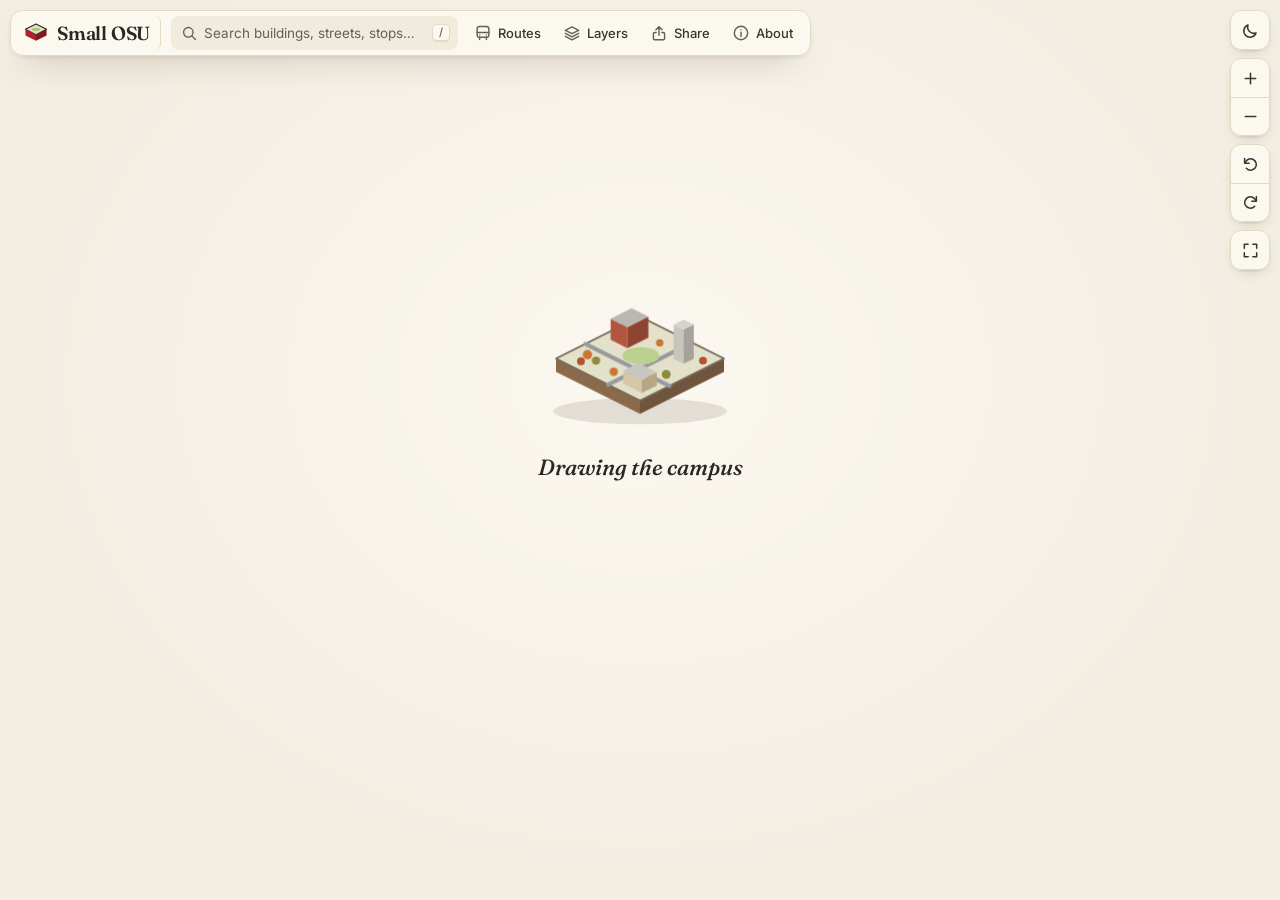
==== commit 71667052: "Publish the updated Ohio State campus map" ====
--- a/osu-map/index.html
+++ b/osu-map/index.html
@@ -15,7 +15,14 @@
 <body>
 <script>
   // The panel theme before anything paints (ui.js keeps it in sync afterwards), so a dark-theme reader never sees a flash.
-  try { document.body.dataset.ui = localStorage.getItem("smallosu.ui") || (matchMedia("(prefers-color-scheme: dark)").matches ? "dark" : "light"); } catch (e) { document.body.dataset.ui = "light"; }
+  // Storage may throw (blocked cookies): then the OS preference still decides. The browser chrome follows at once too.
+  (function () {
+    var t = null;
+    try { t = localStorage.getItem("smallosu.ui"); } catch (e) { /* not remembered */ }
+    if (t !== "dark" && t !== "light") t = matchMedia("(prefers-color-scheme: dark)").matches ? "dark" : "light";
+    document.body.dataset.ui = t;
+    if (t === "dark") document.querySelector('meta[name="theme-color"]').content = "#1c1a17";
+  })();
 </script>
 
 <svg width="0" height="0" style="position:absolute" aria-hidden="true" focusable="false">
@@ -45,7 +52,7 @@
   </defs>
 </svg>
 
-<canvas id="map" aria-label="Illustrated map of the Ohio State campus. Drag to move, scroll or pinch to zoom, Q and E to turn."></canvas>
+<canvas id="map" role="img" aria-label="Illustrated map of the Ohio State campus. Drag to move, scroll or pinch to zoom, Q and E to turn."></canvas>
 
 <header class="bar" id="bar">
   <a class="brand" href="./" aria-label="Small OSU: back to the Oval" title="Back to the Oval">
@@ -56,12 +63,13 @@
     <div class="tool tool-search">
       <div class="search" role="search">
         <svg class="ico search-ico" aria-hidden="true"><use href="#i-search"/></svg>
-        <input id="search-q" type="text" inputmode="search" enterkeyhint="go" placeholder="Search buildings, streets, stops…" autocomplete="off" autocapitalize="off" spellcheck="false" role="combobox" aria-expanded="false" aria-controls="search-results" aria-autocomplete="list" aria-label="Search the map">
+        <input id="search-q" type="text" inputmode="search" enterkeyhint="go" placeholder="Search buildings, streets, stops…" data-short="Search buildings, stops…" autocomplete="off" autocapitalize="off" spellcheck="false" role="combobox" aria-expanded="false" aria-controls="search-results" aria-autocomplete="list" aria-label="Search the map">
         <kbd class="search-kbd" aria-hidden="true">/</kbd>
         <button class="search-cancel" type="button">Cancel</button>
       </div>
       <button class="tool-btn search-open" type="button" id="btn-search" aria-label="Search" title="Search (/)"><svg class="ico" aria-hidden="true"><use href="#i-search"/></svg><span class="tool-label">Search</span></button>
       <div class="panel search-panel" id="search-panel" hidden>
+        <div class="search-hint" id="search-hint"></div>
         <ul id="search-results" class="results" role="listbox" aria-label="Search results"></ul>
       </div>
     </div>
@@ -87,7 +95,7 @@
 
 <div class="map-btns" id="map-btns" role="toolbar" aria-label="View" aria-orientation="vertical">
   <div class="btn-group">
-    <button class="sq" type="button" id="btn-theme" aria-label="Dark panels" aria-pressed="false" data-tip="Dark panels"><svg class="ico i-moon" aria-hidden="true"><use href="#i-moon"/></svg><svg class="ico i-sun" aria-hidden="true"><use href="#i-sun"/></svg></button>
+    <button class="sq" type="button" id="btn-theme" aria-label="Dark panels" data-tip="Dark panels"><svg class="ico i-moon" aria-hidden="true"><use href="#i-moon"/></svg><svg class="ico i-sun" aria-hidden="true"><use href="#i-sun"/></svg></button>
   </div>
   <div class="btn-group">
     <button class="sq" type="button" id="btn-zoom-in" aria-label="Zoom in" data-tip="Zoom in (+)"><svg class="ico" aria-hidden="true"><use href="#i-plus"/></svg></button>
@@ -98,18 +106,17 @@
     <button class="sq" type="button" id="btn-rot-r" aria-label="Turn the map right" data-tip="Turn right (E)"><svg class="ico" aria-hidden="true"><use href="#i-rot-r"/></svg></button>
   </div>
   <div class="btn-group" id="fs-group">
-    <button class="sq" type="button" id="btn-fs" aria-label="Full screen" aria-pressed="false" data-tip="Full screen"><svg class="ico i-fs" aria-hidden="true"><use href="#i-fs"/></svg><svg class="ico i-fs-exit" aria-hidden="true"><use href="#i-fs-exit"/></svg></button>
+    <button class="sq" type="button" id="btn-fs" aria-label="Full screen" data-tip="Full screen"><svg class="ico i-fs" aria-hidden="true"><use href="#i-fs"/></svg><svg class="ico i-fs-exit" aria-hidden="true"><use href="#i-fs-exit"/></svg></button>
   </div>
 </div>
 
-<div id="cards" class="cards" aria-label="Details"></div>
+<div id="cards" class="cards"></div>
 <div id="status" class="status" aria-live="off"></div>
 <footer class="credits" id="credits">
   <span class="cr-full">© <a href="https://www.openstreetmap.org/copyright" target="_blank" rel="noopener">OpenStreetMap</a> contributors · Bus data: <a href="https://ttm.osu.edu/cabs" target="_blank" rel="noopener">Ohio State CABS</a> · Weather: <a href="https://open-meteo.com/" target="_blank" rel="noopener">Open-Meteo</a> · <a href="about.html">Unofficial</a></span>
   <span class="cr-short">© <a href="https://www.openstreetmap.org/copyright" target="_blank" rel="noopener">OpenStreetMap</a> · <a href="about.html">Unofficial</a></span>
 </footer>
 <div id="toasts" class="toasts" role="status" aria-live="polite"></div>
-<canvas id="rot-fade" class="rot-fade" aria-hidden="true"></canvas>
 <div id="ui-root"></div>
 
 <div id="loading" role="status" aria-live="polite">
--- a/osu-map/css/app.css
+++ b/osu-map/css/app.css
@@ -11,9 +11,13 @@
    The interface (ui.js): paper and ink, one scarlet accent. Everything below is owned by the UI module.
    ================================================================================================================ */
 :root {
-  --paper: #f3eee2; --card: #fbf8f1; --line: #e3dac2; --ink: #2a2622; --text: #3a352e; --mute: #7a7064;
+  /* --mute is the darkest warm grey that still reads as secondary: 4.5:1 or better on --paper, --card, --well and the
+     selected search row, so small labels pass WCAG AA */
+  --paper: #f3eee2; --card: #fbf8f1; --line: #e3dac2; --ink: #2a2622; --text: #3a352e; --mute: #685f53;
   --scarlet: #b3202a; --scarlet-deep: #861820; --gray: #6d6e71;
-  --glass: rgba(251, 248, 241, .95); --glass-soft: rgba(251, 248, 241, .82);
+  --badge: #b3202a;
+  /* the credits sit straight on the map, light or dark, so their glass is nearly opaque */
+  --glass: rgba(251, 248, 241, .95); --glass-soft: rgba(251, 248, 241, .95);
   --hover: rgba(58, 45, 30, .065); --hover-strong: rgba(179, 32, 42, .08); --well: #f1ebdd;
   --shadow: 0 1px 0 rgba(255, 255, 255, .7) inset, 0 14px 34px -18px rgba(70, 45, 25, .5), 0 2px 6px -3px rgba(70, 45, 25, .22);
   --shadow-sm: 0 6px 16px -10px rgba(70, 45, 25, .5), 0 1px 3px -1px rgba(70, 45, 25, .2);
@@ -24,9 +28,11 @@
 }
 body[data-ui="dark"] {
   --paper: #1c1a17; --card: #262320; --line: #3b352d; --ink: #f2ecdf; --text: #dcd4c4; --mute: #a3998a;
-  --scarlet: #e0545c; --scarlet-deep: #b3202a; --gray: #9b9c9f;
-  --glass: rgba(38, 35, 32, .95); --glass-soft: rgba(38, 35, 32, .84);
-  --hover: rgba(255, 240, 220, .07); --hover-strong: rgba(224, 84, 92, .14); --well: #2f2b26;
+  /* a lighter scarlet for text on dark cards (4.5:1 even on the tinted selected row); white badge text needs the deep one */
+  --scarlet: #ec6a71; --scarlet-deep: #b3202a; --gray: #9b9c9f;
+  --badge: #b3202a;
+  --glass: rgba(38, 35, 32, .95); --glass-soft: rgba(38, 35, 32, .95);
+  --hover: rgba(255, 240, 220, .07); --hover-strong: rgba(224, 84, 92, .11); --well: #2f2b26;
   --shadow: 0 1px 0 rgba(255, 255, 255, .04) inset, 0 16px 36px -16px rgba(0, 0, 0, .7), 0 2px 6px -3px rgba(0, 0, 0, .5);
   --shadow-sm: 0 6px 16px -10px rgba(0, 0, 0, .7), 0 1px 3px -1px rgba(0, 0, 0, .4);
   color-scheme: dark;
@@ -63,17 +69,17 @@
 .tool-btn:hover { background: var(--hover); color: var(--ink); }
 .tool-btn:hover .ico, .tool-btn[aria-expanded="true"] .ico { color: var(--scarlet); }
 .tool-btn[aria-expanded="true"] { background: var(--hover-strong); color: var(--ink); }
-.badge { min-width: 16px; height: 16px; padding: 0 4px; box-sizing: border-box; border-radius: 8px; background: var(--scarlet); color: #fff; font: 600 10px/16px var(--sans); text-align: center; font-variant-numeric: tabular-nums; }
+.badge { min-width: 16px; height: 16px; padding: 0 4px; box-sizing: border-box; border-radius: 8px; background: var(--badge); color: #fff; font: 600 10px/16px var(--sans); text-align: center; font-variant-numeric: tabular-nums; }
 body:not(.ui-on) .tools, body:not(.ui-on) .map-btns { opacity: .45; pointer-events: none; }
 .search-open { display: none; }
 
 /* search field */
-.search { position: relative; display: flex; align-items: center; width: 270px; height: 32px; margin: 0 4px 0 2px; border-radius: 8px; background: var(--well); border: 1px solid transparent; transition: border-color .15s, background .15s, box-shadow .15s; }
+.search { position: relative; display: flex; align-items: center; width: 285px; height: 32px; margin: 0 4px 0 2px; border-radius: 8px; background: var(--well); border: 1px solid transparent; transition: border-color .15s, background .15s, box-shadow .15s; }
 .search:hover { border-color: var(--line); }
 .search:focus-within { background: var(--card); border-color: var(--scarlet); box-shadow: 0 0 0 3px var(--hover-strong); }
 .search-ico { position: absolute; left: 9px; width: 17px; height: 17px; color: var(--mute); pointer-events: none; }
 #search-q { flex: 1; min-width: 0; height: 100%; box-sizing: border-box; border: 0; background: none; padding: 0 30px 0 32px; font: 400 13.5px/1 var(--sans); color: var(--ink); outline: none; }
-#search-q::placeholder { color: var(--mute); opacity: .9; }
+#search-q::placeholder { color: var(--mute); opacity: 1; }
 .search-kbd { position: absolute; right: 7px; min-width: 18px; height: 18px; box-sizing: border-box; border: 1px solid var(--line); border-bottom-width: 2px; border-radius: 5px; font: 500 11px/15px var(--sans); color: var(--mute); text-align: center; background: var(--card); }
 .search:focus-within .search-kbd { display: none; }
 .search-cancel { display: none; }
@@ -109,8 +115,9 @@
 .res-label { display: block; font: 500 13.5px/1.3 var(--sans); color: var(--ink); overflow: hidden; text-overflow: ellipsis; white-space: nowrap; }
 .res-label mark { background: none; color: var(--scarlet); font-weight: 650; }
 .res-sub { display: block; font-size: 12px; line-height: 1.35; color: var(--mute); overflow: hidden; text-overflow: ellipsis; white-space: nowrap; }
-.res-kind { flex: none; font: 500 10.5px/1 var(--sans); letter-spacing: .05em; text-transform: uppercase; color: var(--mute); opacity: .8; }
-.res-hint { padding: 8px 10px 4px; font-size: 12px; color: var(--mute); }
+.res-kind { flex: none; font: 500 10.5px/1 var(--sans); letter-spacing: .05em; text-transform: uppercase; color: var(--mute); }
+.search-hint:empty, .results:empty { display: none; }
+.res-hint { margin: 0; padding: 8px 10px 4px; font-size: 12px; color: var(--mute); }
 .res-try { display: flex; flex-wrap: wrap; gap: 6px; padding: 4px 8px 10px; }
 .chip-btn { border: 1px solid var(--line); background: var(--card); color: var(--text); border-radius: 999px; padding: 5px 10px; font: 500 12.5px/1 var(--sans); }
 .chip-btn:hover { border-color: var(--scarlet); color: var(--ink); }
@@ -136,7 +143,9 @@
 .rt-name { font-size: 13.5px; color: var(--ink); line-height: 1.3; }
 .rt-n { display: flex; align-items: center; gap: 6px; font: 500 12px/1 var(--sans); color: var(--mute); font-variant-numeric: tabular-nums; white-space: nowrap; }
 .rt-n .dot { width: 7px; height: 7px; border-radius: 50%; background: var(--c); box-shadow: 0 0 0 0 var(--c); animation: live 2.2s ease-out infinite; }
-.rt.idle .rt-name, .rt.idle .rt-code { opacity: .55; }
+/* a route with no bus out: muted name, and a pale chip in its colour (dimming by opacity would fail contrast) */
+.rt.idle .rt-name { color: var(--mute); }
+.rt.idle .rt-code { background: color-mix(in srgb, var(--c) 16%, var(--card)); color: var(--ink); box-shadow: inset 0 0 0 1px color-mix(in srgb, var(--c) 45%, transparent); }
 @keyframes live { 0% { box-shadow: 0 0 0 0 color-mix(in srgb, var(--c) 55%, transparent); } 70%, 100% { box-shadow: 0 0 0 6px transparent; } }
 .live-tag { display: inline-flex; align-items: center; gap: 5px; font: 600 10.5px/1 var(--sans); letter-spacing: .08em; text-transform: uppercase; color: var(--scarlet); }
 .live-tag::before { content: ""; width: 6px; height: 6px; border-radius: 50%; background: currentColor; animation: blink 2s ease-in-out infinite; }
@@ -155,8 +164,8 @@
 .sq .ico { width: 19px; height: 19px; }
 #btn-theme .i-sun, body[data-ui="dark"] #btn-theme .i-moon { display: none; }
 body[data-ui="dark"] #btn-theme .i-sun { display: block; }
-#btn-fs .i-fs-exit, #btn-fs[aria-pressed="true"] .i-fs { display: none; }
-#btn-fs[aria-pressed="true"] .i-fs-exit { display: block; }
+#btn-fs .i-fs-exit, #btn-fs.on .i-fs { display: none; }
+#btn-fs.on .i-fs-exit { display: block; }
 @media (hover: hover) {
   .sq[data-tip]:hover::after {
     content: attr(data-tip); position: absolute; right: calc(100% + 10px); top: 50%; transform: translateY(-50%); pointer-events: none;
@@ -167,8 +176,9 @@
 @keyframes tip-in { from { opacity: 0; transform: translate(4px, -50%); } }
 
 /* ---------------------------------------------------------------- cards */
+/* z 16: above the loading screen (15), so a card picked from search while the map still draws is seen at once */
 .cards {
-  position: fixed; z-index: 12; top: calc(var(--edge) + var(--top) + var(--bar-h) + 10px); left: var(--edge); width: 340px;
+  position: fixed; z-index: 16; top: calc(var(--edge) + var(--top) + var(--bar-h) + 10px); left: var(--edge); width: 340px;
   max-height: calc(100% - var(--bar-h) - var(--top) - 76px - var(--bottom)); display: flex; flex-direction: column; gap: 10px; pointer-events: none;
 }
 .card {
@@ -176,7 +186,12 @@
   background: var(--card); border: 1px solid var(--line); border-radius: 13px; box-shadow: var(--shadow); color: var(--text);
   animation: card-in .2s cubic-bezier(.2, .8, .3, 1);
 }
-.card + .card { flex-shrink: 2; }
+/* The newest card (first) is the one the reader just asked for: when the stack is too tall, the older cards give up
+   their room first, down to their header (--fold-h, measured by ui.js). A click on an older card's header brings it back
+   to the top. */
+.card + .card { flex-shrink: 1000; min-height: var(--fold-h, 96px); }
+.card + .card .card-head { cursor: pointer; }
+.card-head { flex: none; }
 .card.has-color::before { content: ""; position: absolute; inset: 0 0 auto; height: 3px; background: var(--card-c); }
 @keyframes card-in { from { opacity: 0; transform: translateY(-8px) scale(.985); } }
 .card.closing { opacity: 0; transform: translateY(-6px); transition: opacity .14s, transform .14s; pointer-events: none; }
@@ -188,6 +203,10 @@
 .card-title { margin: 0; font: 600 19px/1.22 var(--serif); font-variation-settings: "opsz" 30; color: var(--ink); text-wrap: balance; overflow-wrap: anywhere; }
 .card-sub { margin: 3px 0 0; font-size: 12.5px; line-height: 1.4; color: var(--mute); }
 .card-sub:empty { display: none; }
+.card-title:focus { outline: none; }
+.card-title:focus-visible { outline: 2px solid var(--scarlet); outline-offset: 3px; border-radius: 4px; }
+/* a phone's Go key also moves focus to the title (so a screen reader reads it); a ring there is only noise to a finger */
+@media (pointer: coarse) { .card-title:focus-visible { outline: none; } }
 .card-x { flex: none; width: 30px; height: 30px; margin: -3px 0 0; display: grid; place-items: center; border: 0; border-radius: 8px; background: none; color: var(--mute); }
 .card-x:hover { background: var(--hover); color: var(--ink); }
 .card-x .ico { width: 17px; height: 17px; }
@@ -237,11 +256,6 @@
 .toast::before { content: ""; flex: none; width: 7px; height: 7px; border-radius: 50%; background: #e0545c; }
 .toast.out { opacity: 0; transform: translateY(6px); transition: opacity .25s, transform .25s; }
 @keyframes toast-in { from { opacity: 0; transform: translateY(10px) scale(.96); } }
-
-/* the snapshot that softens a quarter turn of the view */
-.rot-fade { position: fixed; inset: 0; width: 100%; height: 100%; z-index: 1; pointer-events: none; display: none; }
-.rot-fade.on { display: block; }
-.rot-fade.go { transition: opacity .45s ease-out, transform .45s ease-out; opacity: 0; }
 
 /* ---------------------------------------------------------------- loading */
 #loading { z-index: 15; background: radial-gradient(ellipse at 50% 42%, var(--card) 0%, var(--paper) 70%); color: var(--mute); }
@@ -287,7 +301,7 @@
   .tool-btn .tool-label { display: none; }
   .tool-btn { padding: 0 8px; }
   .tool-btn .badge { position: absolute; top: 1px; right: 0; }
-  .search { width: 220px; }
+  .search { width: 228px; }      /* ui.js swaps in the short placeholder at this width */
 }
 @media (max-width: 1060px) and (min-width: 641px) { .status { max-width: calc(100vw - 2 * var(--edge) - 200px); } .cr-full { display: none; } .cr-short { display: inline; } }
 
@@ -295,7 +309,8 @@
 @media (pointer: coarse) { .sq { width: 44px; height: 44px; } .sq .ico { width: 21px; height: 21px; } }
 @media (max-width: 640px) {
   :root { --edge: 8px; --bar-h: 50px; }
-  .bar { right: var(--edge); max-width: none; padding: 0 4px 0 8px; gap: 2px; justify-content: space-between; }
+  /* z 26: the bar and the panels and search results that drop from it stay above the bottom sheet (z 25) */
+  .bar { z-index: 26; right: var(--edge); max-width: none; padding: 0 4px 0 8px; gap: 2px; justify-content: space-between; }
   .brand { border-right: 0; padding-right: 4px; }
   .brand-mark { width: 24px; height: 24px; }
   .brand-name { font-size: 18px; }
@@ -309,14 +324,18 @@
   body.searching #search-q { font-size: 16px; padding-right: 76px; }
   body.searching .search-cancel { display: block; position: absolute; right: 4px; top: 50%; transform: translateY(-50%); border: 0; background: none; color: var(--scarlet); font: 500 14px/1 var(--sans); padding: 8px; }
   body.searching .search-kbd { display: none; }
+  /* the field covers the tool buttons, but the routes badge sits higher than the field's top edge */
+  body.searching .tools .badge { visibility: hidden; }
   .panel { left: var(--edge) !important; right: var(--edge); width: auto; max-height: calc(100% - var(--bar-h) - var(--top) - 2 * var(--edge) - 60px); }
   .search-panel { width: auto; }
   .res { padding: 9px 8px; }
   .map-btns { top: calc(var(--edge) + var(--top) + var(--bar-h) + 10px); gap: 7px; }
-  .cards { top: auto; bottom: 0; left: 0; right: 0; width: auto; max-height: none; gap: 0; z-index: 25; }
-  .card { display: none; border-radius: 18px 18px 0 0; border-bottom: 0; max-height: 46vh; min-height: 0; padding-bottom: var(--bottom); box-shadow: 0 -10px 30px -12px rgba(60, 40, 20, .35); animation: sheet-in .28s cubic-bezier(.2, .8, .3, 1); transition: max-height .25s cubic-bezier(.2, .8, .3, 1); }
+  /* the sheet's box runs from under the bar to the bottom edge, so a full-height card stops below the bar (and its
+     percentage heights have something definite to resolve against) */
+  .cards { top: calc(var(--top) + var(--bar-h) + 2 * var(--edge) + 4px); bottom: 0; left: 0; right: 0; width: auto; max-height: none; gap: 0; z-index: 25; justify-content: flex-end; }
+  .card { display: none; border-radius: 18px 18px 0 0; border-bottom: 0; max-height: min(46vh, 100%); min-height: 0; padding-bottom: var(--bottom); box-shadow: 0 -10px 30px -12px rgba(60, 40, 20, .35); animation: sheet-in .28s cubic-bezier(.2, .8, .3, 1); transition: max-height .25s cubic-bezier(.2, .8, .3, 1); }
   .card:first-child { display: flex; }
-  .card.full { max-height: calc(100% - var(--top) - 24px); }
+  .card.full { max-height: 100%; }
   .card.dragging { transition: none; }
   .card.closing { transform: translateY(100%); opacity: 1; transition: transform .22s ease-in; }
   .card-grip { display: block; flex: none; width: 100%; height: 16px; padding-top: 7px; box-sizing: border-box; touch-action: none; cursor: grab; }
@@ -333,6 +352,10 @@
   .toasts { bottom: auto; top: calc(var(--top) + var(--bar-h) + 2 * var(--edge) + 6px); }
 }
 @keyframes sheet-in { from { transform: translateY(100%); } }
+/* small phones (360 px): five 42 px tools and the name don't fit the bar */
+@media (max-width: 370px) { .tool-btn { width: 38px; } .brand-name { font-size: 17px; } }
+/* short phones: a slimmer column of map buttons, so the sheet (46 % of the height) doesn't cover the last one */
+@media (max-width: 640px) and (max-height: 700px) and (pointer: coarse) { .sq { width: 40px; height: 40px; } .map-btns { gap: 6px; } }
 
 @media (prefers-reduced-motion: reduce) {
   *, *::before, *::after { animation-duration: .001ms !important; animation-delay: 0s !important; animation-iteration-count: 1 !important; transition-duration: .001ms !important; transition-delay: 0s !important; }
